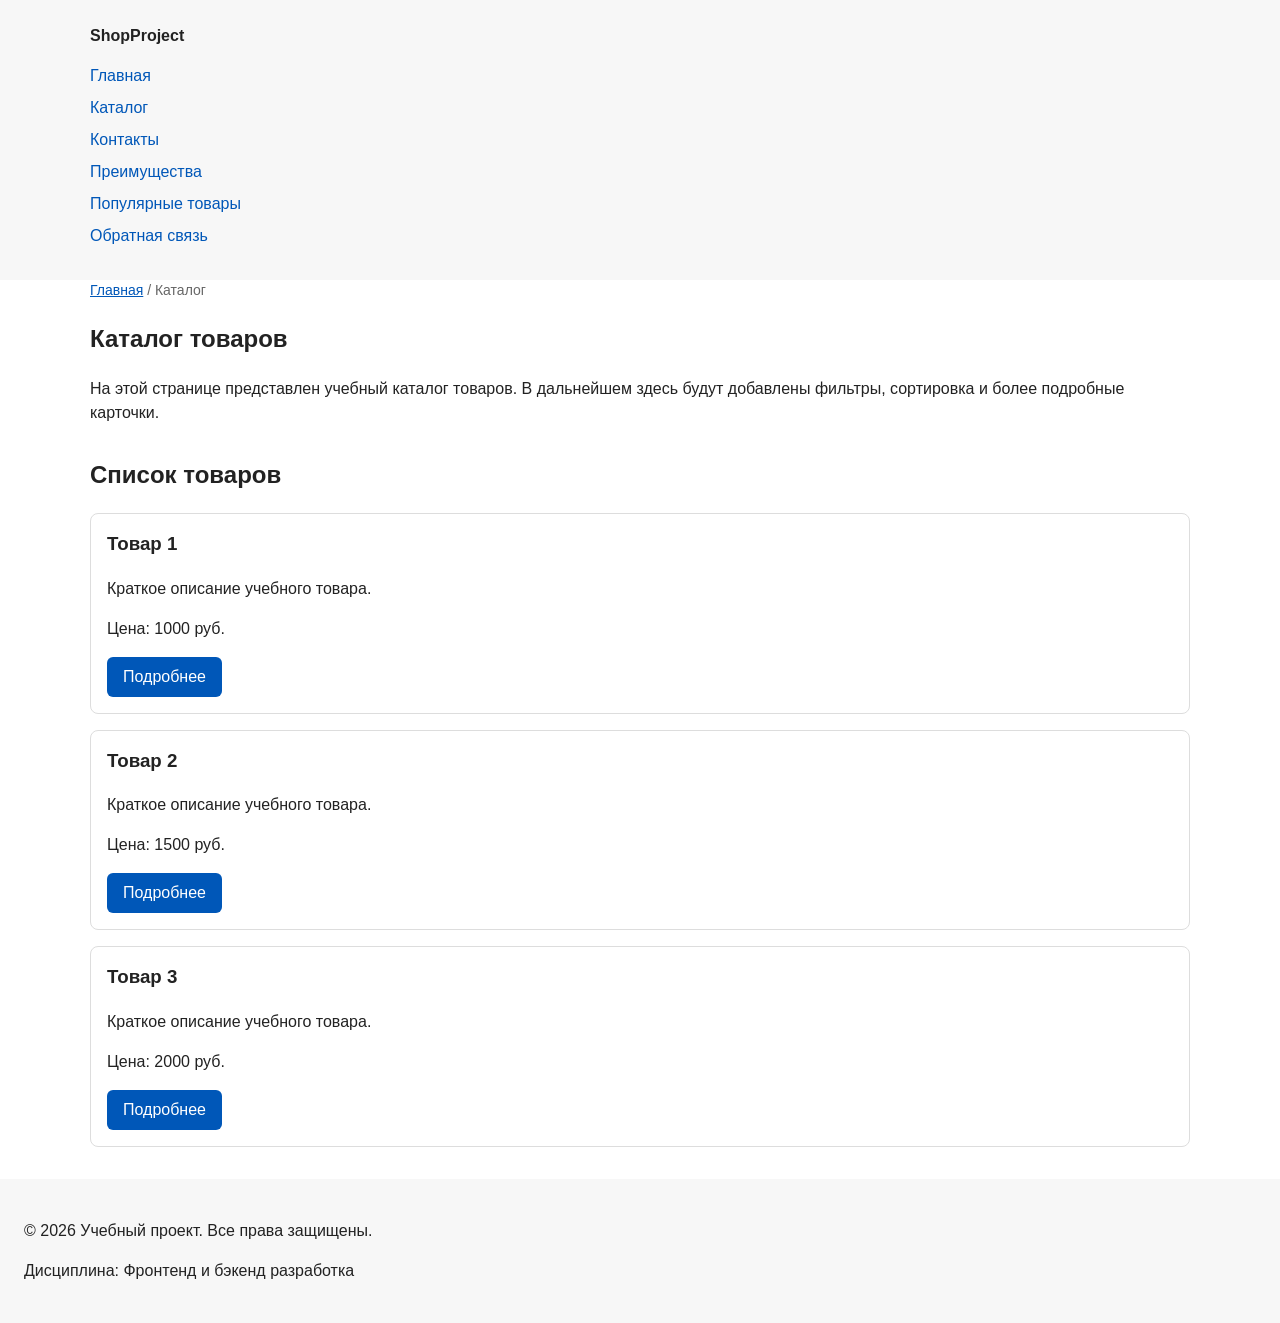
==== catalog.html @ d63e7772 "feat: add multi-page structure navigation and anchors" ====
<!DOCTYPE html>
<html lang="ru">
<head>
  <meta charset="UTF-8">
  <meta name="viewport" content="width=device-width, initial-scale=1.0">
  <meta name="description" content="Каталог товаров учебного интернет-магазина.">
  <title>Каталог товаров — Учебный интернет-магазин</title>
  <link rel="stylesheet" href="css/style.css">
</head>
<body>
  <header>
    <div class="site-header">
      <a class="site-logo" href="index.html">ShopProject</a>

      <nav class="site-nav" aria-label="Основная навигация">
        <ul class="site-nav__list">
          <li><a href="index.html">Главная</a></li>
          <li><a href="catalog.html">Каталог</a></li>
          <li><a href="contacts.html">Контакты</a></li>
          <li><a href="index.html#advantages">Преимущества</a></li>
          <li><a href="index.html#popular">Популярные товары</a></li>
          <li><a href="index.html#contacts">Обратная связь</a></li>
        </ul>
      </nav>
    </div>
  </header>

  <main>
    <nav class="breadcrumbs" aria-label="Хлебные крошки">
      <a href="index.html">Главная</a>
      <span>Каталог</span>
    </nav>

    <section class="section">
      <h1>Каталог товаров</h1>
      <p>
        На этой странице представлен учебный каталог товаров.
        В дальнейшем здесь будут добавлены фильтры, сортировка и более
        подробные карточки.
      </p>
    </section>

    <section class="section">
      <h2>Список товаров</h2>

      <article class="product-card">
        <h3>Товар 1</h3>
        <p>Краткое описание учебного товара.</p>
        <p>Цена: 1000 руб.</p>
        <a class="button" href="index.html#popular">Подробнее</a>
      </article>

      <article class="product-card">
        <h3>Товар 2</h3>
        <p>Краткое описание учебного товара.</p>
        <p>Цена: 1500 руб.</p>
        <a class="button" href="index.html#popular">Подробнее</a>
      </article>

      <article class="product-card">
        <h3>Товар 3</h3>
        <p>Краткое описание учебного товара.</p>
        <p>Цена: 2000 руб.</p>
        <a class="button" href="index.html#popular">Подробнее</a>
      </article>
    </section>
  </main>

  <footer>
    <p>&copy; 2026 Учебный проект. Все права защищены.</p>
    <p>Дисциплина: Фронтенд и бэкенд разработка</p>
  </footer>
</body>
</html>
---- css/style.css ----
/* ==========================================
   1. Переменные проекта
   ========================================== */
:root {
  /* Основные цвета проекта */
  --color-bg: #ffffff;
  --color-text: #222222;
  --color-muted: #666666;
  --color-primary: #0057b8;
  --color-primary-dark: #003f86;
  --color-border: #dddddd;
  --color-surface: #f7f7f7;
  --color-surface-accent: #eef5ff;
  --color-danger: #b00020;
  --color-success: #168a2f;
  --color-success-bg: #eefaf0;
  --color-white: #ffffff;

  /* Отступы */
  --space-xs: 4px;
  --space-sm: 8px;
  --space-md: 16px;
  --space-lg: 24px;
  --space-xl: 32px;

  /* Скругления */
  --radius-sm: 6px;
  --radius-md: 8px;
  --radius-lg: 12px;

  /* Размеры */
  --container-width: 1100px;
}

/* ==========================================
   2. Базовые стили
   ========================================== */
* {
  box-sizing: border-box;
}

html {
  scroll-behavior: smooth;
}


body {
  margin: 0;
  font-family: Arial, sans-serif;
  line-height: 1.5;
  color: var(--color-text);
  background-color: var(--color-bg);
}

/* ==========================================
   3. Общие элементы интерфейса
   ========================================== */

a {
  color: var(--color-primary);
}

a:hover {
  color: var(--color-primary-dark);
}

a:focus-visible {
  outline: 2px solid var(--color-primary);
  outline-offset: 3px;
}

.button {
  display: inline-block;
  padding: var(--space-sm) var(--space-md);
  color: var(--color-white);
  background-color: var(--color-primary);
  text-decoration: none;
  border: none;
  border-radius: var(--radius-sm);
  cursor: pointer;
  font: inherit;
}

.button:hover {
  background-color: var(--color-primary-dark);
}

.button:focus-visible {
  outline: 2px solid var(--color-primary);
  outline-offset: 3px;
}

.button:disabled {
  opacity: 0.6;
  cursor: not-allowed;
}

:target {
  outline: 2px dashed var(--color-primary);
  outline-offset: 4px;
}


/* ==========================================
   4. Компоненты страницы
   ========================================== */

header,
footer {
  padding: var(--space-lg);
  background-color: var(--color-surface);
}

.site-header {
  max-width: var(--container-width);
  margin: 0 auto;
}

.site-logo {
  font-weight: bold;
  text-decoration: none;
  color: var(--color-text);
}

.site-nav__list {
  padding: 0;
  margin: var(--space-md) 0 0;
  list-style: none;
}

.site-nav__list li {
  margin-bottom: var(--space-sm);
}

.site-nav__list a {
  color: var(--color-primary);
  text-decoration: none;
}

.site-nav__list a:hover {
  text-decoration: underline;
}

.hero {
  max-width: var(--container-width);
  margin: 0 auto var(--space-xl);
  padding: var(--space-xl) var(--space-lg);
  background-color: var(--color-surface-accent);
  border-radius: var(--radius-lg);
}

.section {
  max-width: var(--container-width);
  margin: 0 auto var(--space-xl);
}

.section h2 {
  margin-top: 0;
}

.product-card {
  margin-bottom: var(--space-md);
  padding: var(--space-md);
  border: 1px solid var(--color-border);
  border-radius: var(--radius-md);
  background-color: var(--color-bg);
  transition: border-color 0.2s ease;
}

.product-card:hover {
  border-color: var(--color-primary);
}

.product-card h3 {
  margin-top: 0;
}

.aside-info {
  max-width: var(--container-width);
  margin: 0 auto var(--space-xl);
  padding: var(--space-md);
  border-left: 4px solid var(--color-primary);
  background-color: var(--color-surface);
}

.breadcrumbs {
  max-width: var(--container-width);
  margin: 0 auto var(--space-md);
  font-size: 14px;
  color: var(--color-muted);
}

.breadcrumbs a {
  color: var(--color-primary);
}

.breadcrumbs span::before {
  content: " / ";
  color: var(--color-muted);
}


/* ==========================================
   5. Форма и модальное окно
   ========================================== */

.order-dialog {
  width: min(100% - 32px, 560px);
  padding: var(--space-lg);
  border: none;
  border-radius: var(--radius-lg);
}

.order-dialog::backdrop {
  background-color: rgba(0, 0, 0, 0.5);
}

.form-field {
  margin-bottom: var(--space-md);
}

.form-field label {
  display: block;
  margin-bottom: var(--space-xs);
}

.form-field input,
.form-field select,
.form-field textarea {
  width: 100%;
  padding: 10px 12px;
  border: 1px solid var(--color-border);
  border-radius: var(--radius-sm);
  font: inherit;
}

.form-field input[type="checkbox"] {
  width: auto;
}

.form-field small {
  display: block;
  margin-top: var(--space-xs);
  color: var(--color-muted);
}

.form-field input:hover,
.form-field select:hover,
.form-field textarea:hover {
  border-color: var(--color-primary);
}

.form-field input:focus-visible,
.form-field select:focus-visible,
.form-field textarea:focus-visible,
.form-actions button:focus-visible {
  outline: 2px solid var(--color-primary);
  outline-offset: 3px;
}

[aria-invalid="true"] {
  border-color: var(--color-danger);
}

.form-actions {
  display: flex;
  gap: 12px;
  margin-top: var(--space-lg);
}

.success-message {
  max-width: var(--container-width);
  margin: var(--space-lg) auto;
  padding: var(--space-md);
  border-left: 4px solid var(--color-success);
  background-color: var(--color-success-bg);
}
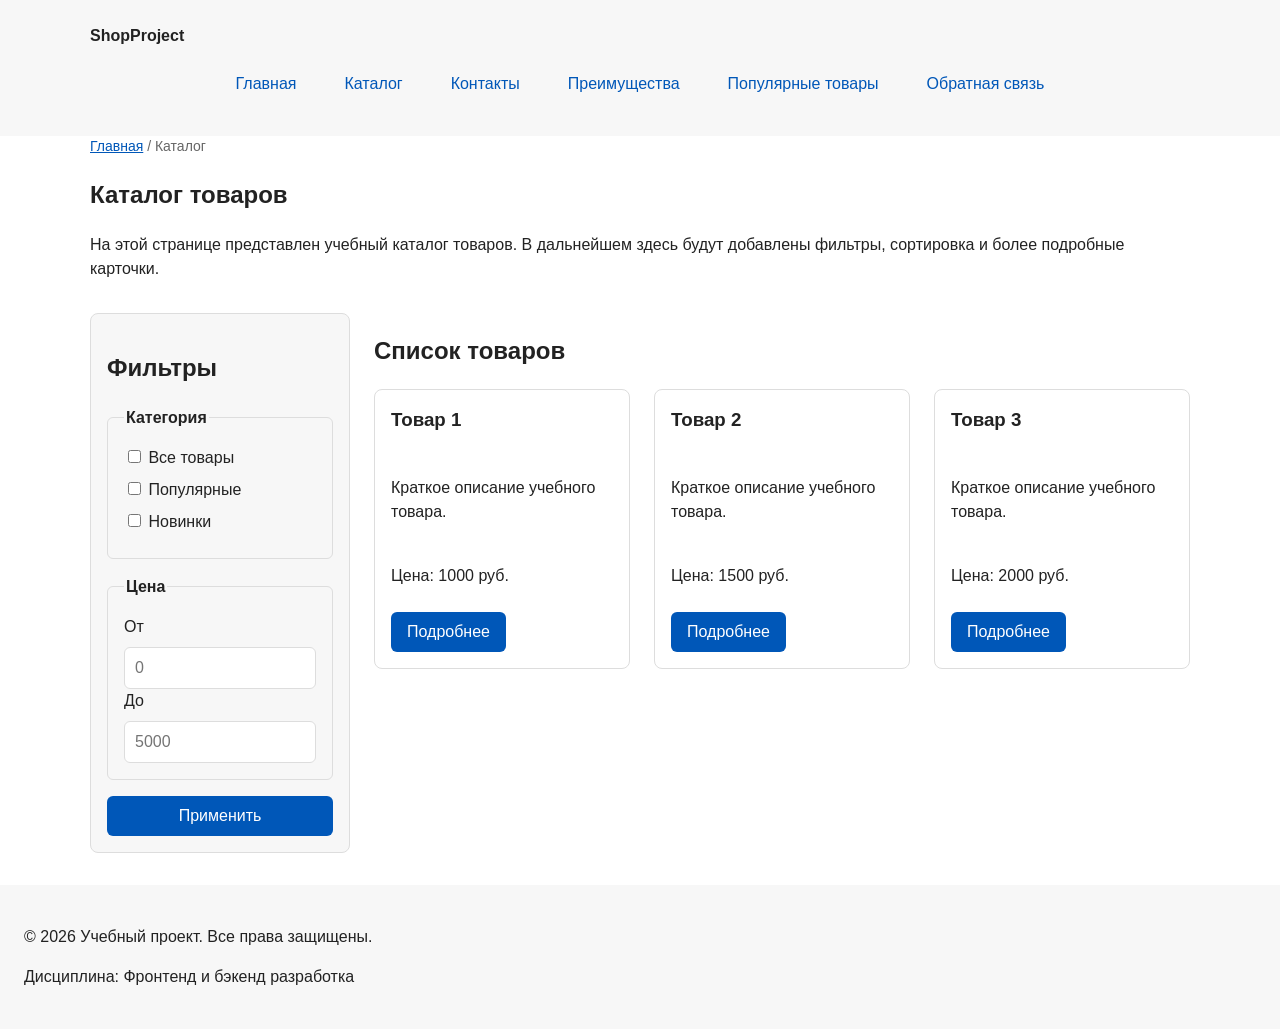
==== commit 208bb977: "feat: add flex navigation and grid catalog layout" ====
--- a/catalog.html
+++ b/catalog.html
@@ -39,10 +39,49 @@
         подробные карточки.
       </p>
     </section>
+    
+    <section class="catalog-layout">
+  <aside class="catalog-filters">
+    <h2>Фильтры</h2>
 
-    <section class="section">
-      <h2>Список товаров</h2>
+    <form class="filters-form" action="#" method="get">
+      <fieldset>
+        <legend>Категория</legend>
 
+        <label>
+          <input type="checkbox" name="category" value="all">
+          Все товары
+        </label>
+
+        <label>
+          <input type="checkbox" name="category" value="popular">
+          Популярные
+        </label>
+
+        <label>
+          <input type="checkbox" name="category" value="new">
+          Новинки
+        </label>
+      </fieldset>
+
+      <fieldset>
+        <legend>Цена</legend>
+
+        <label for="price-from">От</label>
+        <input id="price-from" name="price-from" type="number" min="0" placeholder="0">
+
+        <label for="price-to">До</label>
+        <input id="price-to" name="price-to" type="number" min="0" placeholder="5000">
+      </fieldset>
+
+      <button class="button" type="submit">Применить</button>
+    </form>
+  </aside>
+
+  <section class="catalog-products">
+    <h2>Список товаров</h2>
+
+    <div class="products-grid">
       <article class="product-card">
         <h3>Товар 1</h3>
         <p>Краткое описание учебного товара.</p>
@@ -63,7 +102,10 @@
         <p>Цена: 2000 руб.</p>
         <a class="button" href="index.html#popular">Подробнее</a>
       </article>
-    </section>
+    </div>
+  </section>
+</section>
+
   </main>
 
   <footer>
@@ -71,4 +113,4 @@
     <p>Дисциплина: Фронтенд и бэкенд разработка</p>
   </footer>
 </body>
-</html>
+</html>
--- a/css/style.css
+++ b/css/style.css
@@ -123,23 +123,34 @@
 }
 
 .site-nav__list {
+  display: flex;
+  flex-wrap: wrap;
+  justify-content: center;
+  align-items: center;
+  gap: var(--space-md);
   padding: 0;
   margin: var(--space-md) 0 0;
   list-style: none;
 }
 
+
 .site-nav__list li {
   margin-bottom: var(--space-sm);
 }
 
 .site-nav__list a {
+  display: inline-block;
+  padding: var(--space-sm) var(--space-md);
   color: var(--color-primary);
   text-decoration: none;
+  border-radius: var(--radius-sm);
 }
 
 .site-nav__list a:hover {
-  text-decoration: underline;
-}
+  color: var(--color-white);
+  background-color: var(--color-primary);
+}
+
 
 .hero {
   max-width: var(--container-width);
@@ -159,13 +170,21 @@
 }
 
 .product-card {
-  margin-bottom: var(--space-md);
+  display: flex;
+  flex-direction: column;
+  gap: var(--space-sm);
+  margin-bottom: 0;
   padding: var(--space-md);
   border: 1px solid var(--color-border);
   border-radius: var(--radius-md);
   background-color: var(--color-bg);
-  transition: border-color 0.2s ease;
-}
+}
+
+.product-card .button {
+  margin-top: auto;
+  align-self: flex-start;
+}
+
 
 .product-card:hover {
   border-color: var(--color-primary);
@@ -197,6 +216,62 @@
 .breadcrumbs span::before {
   content: " / ";
   color: var(--color-muted);
+}
+
+.products-grid {
+  display: grid;
+  grid-template-columns: repeat(3, 1fr);
+  gap: var(--space-lg);
+}
+
+.catalog-layout {
+  max-width: var(--container-width);
+  margin: 0 auto var(--space-xl);
+  display: grid;
+  grid-template-columns: 260px 1fr;
+  grid-template-areas: "filters products";
+  gap: var(--space-lg);
+}
+
+.catalog-filters {
+  grid-area: filters;
+  padding: var(--space-md);
+  border: 1px solid var(--color-border);
+  border-radius: var(--radius-md);
+  background-color: var(--color-surface);
+}
+
+.catalog-products {
+  grid-area: products;
+}
+
+.filters-form {
+  display: grid;
+  gap: var(--space-md);
+}
+
+.filters-form fieldset {
+  margin: 0;
+  padding: var(--space-md);
+  border: 1px solid var(--color-border);
+  border-radius: var(--radius-sm);
+}
+
+.filters-form legend {
+  font-weight: 700;
+}
+
+.filters-form label {
+  display: block;
+  margin-bottom: var(--space-sm);
+}
+
+.filters-form input[type="number"] {
+  width: 100%;
+  padding: 8px 10px;
+  border: 1px solid var(--color-border);
+  border-radius: var(--radius-sm);
+  font: inherit;
 }
 
 
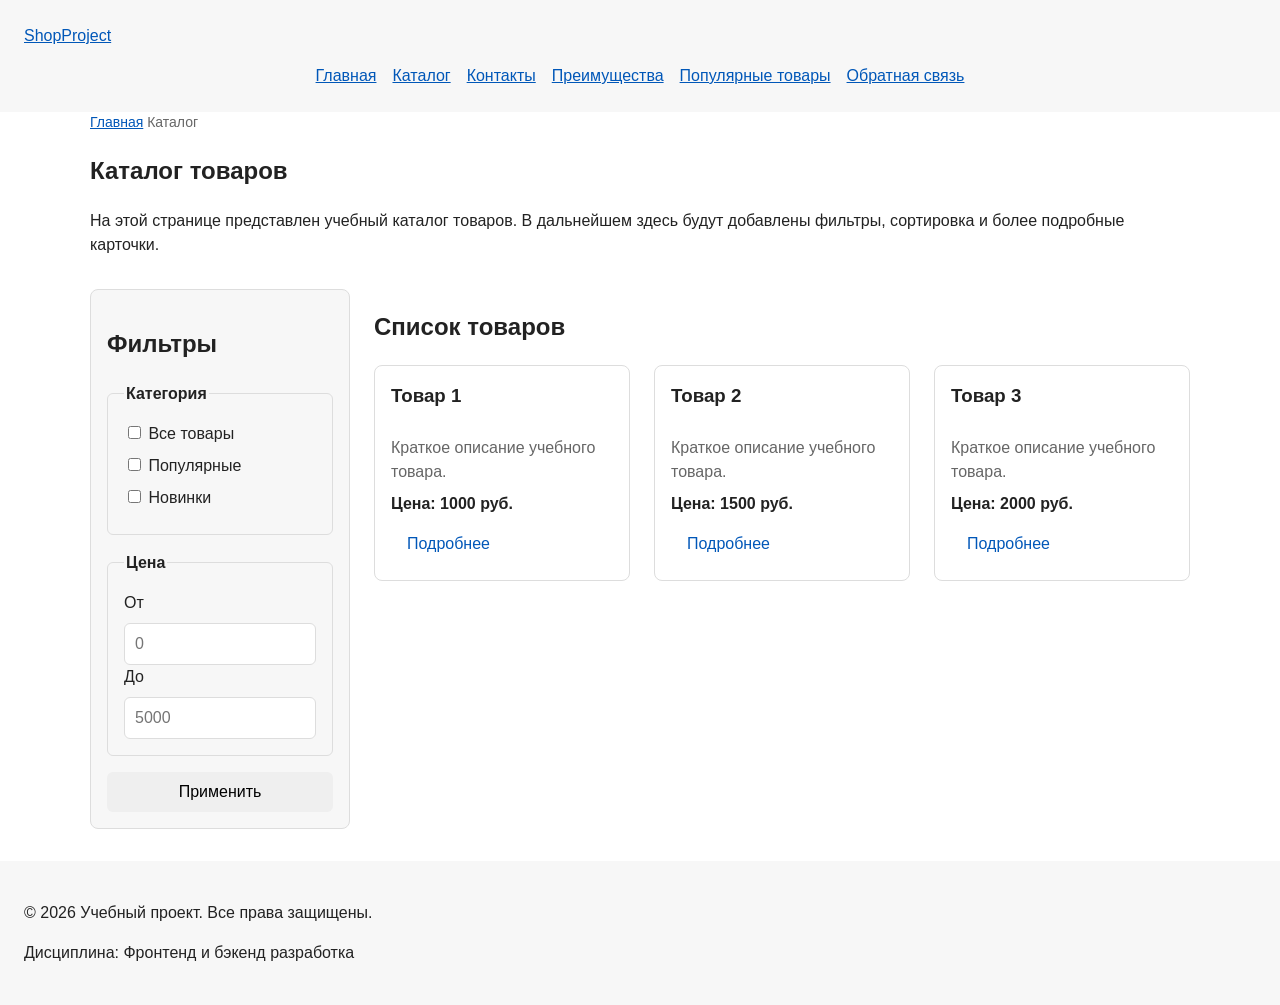
==== commit 4e5044de: "refactor: apply BEM naming to CSS classes" ====
--- a/catalog.html
+++ b/catalog.html
@@ -83,23 +83,23 @@
 
     <div class="products-grid">
       <article class="product-card">
-        <h3>Товар 1</h3>
-        <p>Краткое описание учебного товара.</p>
-        <p>Цена: 1000 руб.</p>
+        <h3 class="product-card__title">Товар 1</h3>
+        <p class="product-card__description">Краткое описание учебного товара.</p>
+        <p class="product-card__price">Цена: 1000 руб.</p>
         <a class="button" href="index.html#popular">Подробнее</a>
       </article>
 
       <article class="product-card">
-        <h3>Товар 2</h3>
-        <p>Краткое описание учебного товара.</p>
-        <p>Цена: 1500 руб.</p>
+        <h3 class="product-card__title">Товар 2</h3>
+        <p class="product-card__description">Краткое описание учебного товара.</p>
+        <p class="product-card__price">Цена: 1500 руб.</p>
         <a class="button" href="index.html#popular">Подробнее</a>
       </article>
 
       <article class="product-card">
-        <h3>Товар 3</h3>
-        <p>Краткое описание учебного товара.</p>
-        <p>Цена: 2000 руб.</p>
+        <h3 class="product-card__title">Товар 3</h3>
+        <p class="product-card__description">Краткое описание учебного товара.</p>
+        <p class="product-card__price">Цена: 2000 руб.</p>
         <a class="button" href="index.html#popular">Подробнее</a>
       </article>
     </div>
--- a/css/style.css
+++ b/css/style.css
@@ -72,17 +72,31 @@
 .button {
   display: inline-block;
   padding: var(--space-sm) var(--space-md);
+  border: none;
+  border-radius: var(--radius-sm);
+  font: inherit;
+  text-decoration: none;
+  cursor: pointer;
+}
+
+.button--primary {
   color: var(--color-white);
   background-color: var(--color-primary);
-  text-decoration: none;
-  border: none;
-  border-radius: var(--radius-sm);
-  cursor: pointer;
-  font: inherit;
-}
-
-.button:hover {
+}
+
+.button--primary:hover {
   background-color: var(--color-primary-dark);
+}
+
+.button--secondary {
+  color: var(--color-primary);
+  background-color: transparent;
+  border: 1px solid var(--color-primary);
+}
+
+.button--secondary:hover {
+  color: var(--color-white);
+  background-color: var(--color-primary);
 }
 
 .button:focus-visible {
@@ -90,7 +104,8 @@
   outline-offset: 3px;
 }
 
-.button:disabled {
+.button:disabled,
+.button--disabled {
   opacity: 0.6;
   cursor: not-allowed;
 }
@@ -112,14 +127,19 @@
 }
 
 .site-header {
+  background-color: var(--color-surface);
+}
+
+.site-header__inner {
   max-width: var(--container-width);
   margin: 0 auto;
-}
-
-.site-logo {
-  font-weight: bold;
+  padding: var(--space-lg);
+}
+
+.site-header__logo {
+  font-weight: 700;
+  color: var(--color-text);
   text-decoration: none;
-  color: var(--color-text);
 }
 
 .site-nav__list {
@@ -133,12 +153,7 @@
   list-style: none;
 }
 
-
-.site-nav__list li {
-  margin-bottom: var(--space-sm);
-}
-
-.site-nav__list a {
+.site-nav__link {
   display: inline-block;
   padding: var(--space-sm) var(--space-md);
   color: var(--color-primary);
@@ -146,7 +161,17 @@
   border-radius: var(--radius-sm);
 }
 
-.site-nav__list a:hover {
+.site-nav__link:hover {
+  color: var(--color-white);
+  background-color: var(--color-primary);
+}
+
+.site-nav__link:focus-visible {
+  outline: 2px solid var(--color-primary);
+  outline-offset: 3px;
+}
+
+.site-nav__link--active {
   color: var(--color-white);
   background-color: var(--color-primary);
 }
@@ -180,19 +205,30 @@
   background-color: var(--color-bg);
 }
 
-.product-card .button {
+.product-card:hover {
+  border-color: var(--color-primary);
+}
+
+.product-card__title {
+  margin-top: 0;
+  color: var(--color-text);
+}
+
+.product-card__description {
+  margin: 0;
+  color: var(--color-muted);
+}
+
+.product-card__price {
+  margin: 0;
+  font-weight: 700;
+}
+
+.product-card__button {
   margin-top: auto;
   align-self: flex-start;
 }
 
-
-.product-card:hover {
-  border-color: var(--color-primary);
-}
-
-.product-card h3 {
-  margin-top: 0;
-}
 
 .aside-info {
   max-width: var(--container-width);
@@ -209,11 +245,11 @@
   color: var(--color-muted);
 }
 
-.breadcrumbs a {
+.breadcrumbs__link {
   color: var(--color-primary);
 }
 
-.breadcrumbs span::before {
+.breadcrumbs__current::before {
   content: " / ";
   color: var(--color-muted);
 }
@@ -279,6 +315,7 @@
    5. Форма и модальное окно
    ========================================== */
 
+
 .order-dialog {
   width: min(100% - 32px, 560px);
   padding: var(--space-lg);
@@ -290,18 +327,22 @@
   background-color: rgba(0, 0, 0, 0.5);
 }
 
-.form-field {
+.order-dialog__title {
+  margin-top: 0;
+}
+
+.order-form__field {
   margin-bottom: var(--space-md);
 }
 
-.form-field label {
+.order-form__label {
   display: block;
   margin-bottom: var(--space-xs);
 }
 
-.form-field input,
-.form-field select,
-.form-field textarea {
+.order-form__input,
+.order-form__select,
+.order-form__textarea {
   width: 100%;
   padding: 10px 12px;
   border: 1px solid var(--color-border);
@@ -309,26 +350,26 @@
   font: inherit;
 }
 
-.form-field input[type="checkbox"] {
+.order-form__input[type="checkbox"] {
   width: auto;
 }
 
-.form-field small {
+.order-form__field small {
   display: block;
   margin-top: var(--space-xs);
   color: var(--color-muted);
 }
 
-.form-field input:hover,
-.form-field select:hover,
-.form-field textarea:hover {
+.order-form__input:hover,
+.order-form__select:hover,
+.order-form__textarea:hover {
   border-color: var(--color-primary);
 }
 
-.form-field input:focus-visible,
-.form-field select:focus-visible,
-.form-field textarea:focus-visible,
-.form-actions button:focus-visible {
+.order-form__input:focus-visible,
+.order-form__select:focus-visible,
+.order-form__textarea:focus-visible,
+.order-form__actions button:focus-visible {
   outline: 2px solid var(--color-primary);
   outline-offset: 3px;
 }
@@ -337,9 +378,9 @@
   border-color: var(--color-danger);
 }
 
-.form-actions {
+.order-form__actions {
   display: flex;
-  gap: 12px;
+  gap: var(--space-md);
   margin-top: var(--space-lg);
 }
 
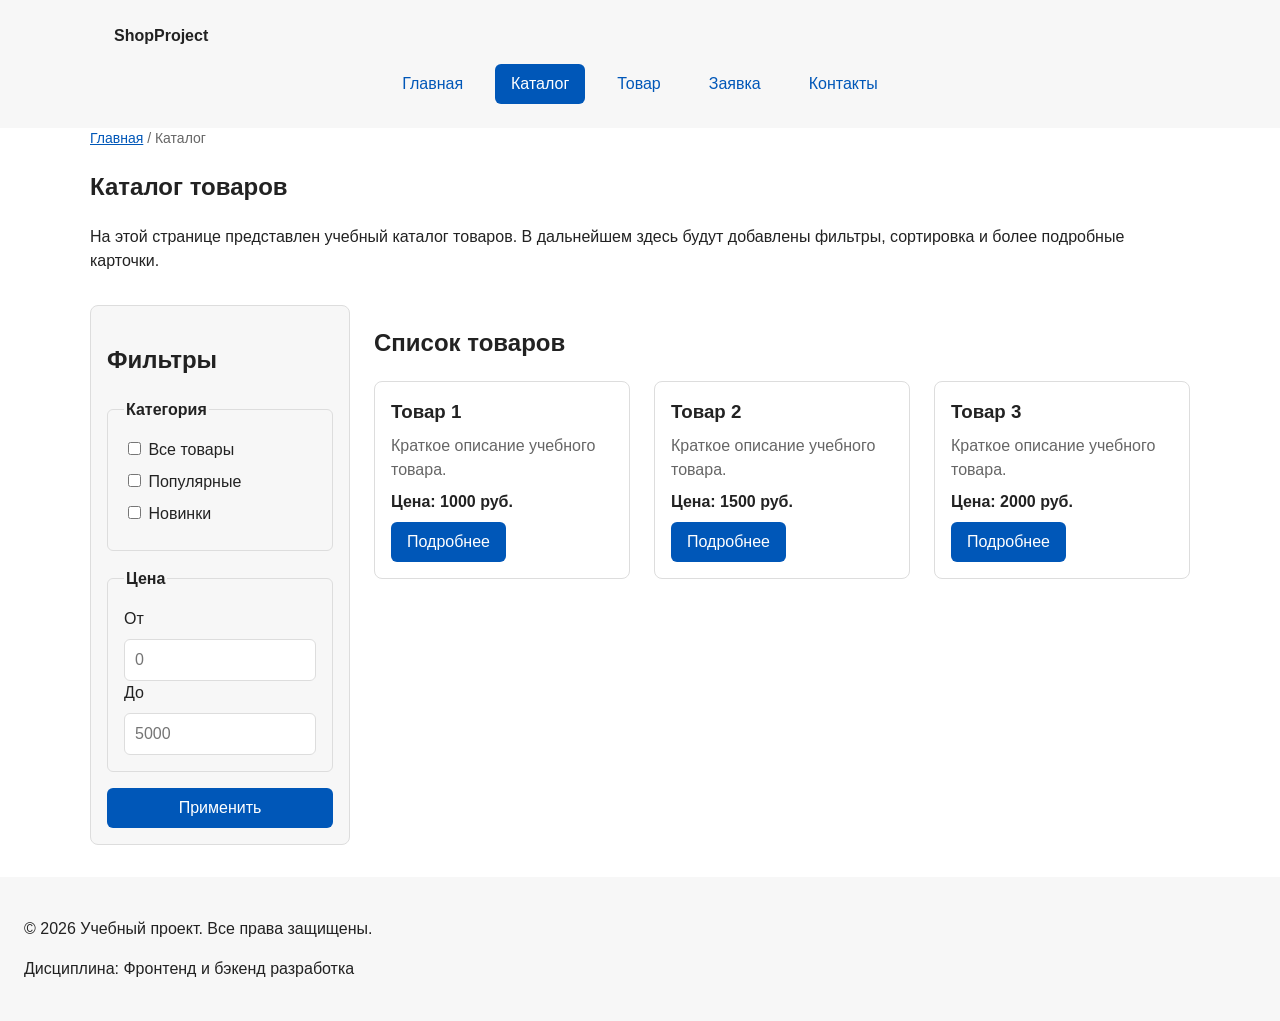
==== commit 2d8fac97: "fix: prepare HTML CSS project for submission" ====
--- a/catalog.html
+++ b/catalog.html
@@ -8,27 +8,36 @@
   <link rel="stylesheet" href="css/style.css">
 </head>
 <body>
-  <header>
-    <div class="site-header">
-      <a class="site-logo" href="index.html">ShopProject</a>
-
-      <nav class="site-nav" aria-label="Основная навигация">
-        <ul class="site-nav__list">
-          <li><a href="index.html">Главная</a></li>
-          <li><a href="catalog.html">Каталог</a></li>
-          <li><a href="contacts.html">Контакты</a></li>
-          <li><a href="index.html#advantages">Преимущества</a></li>
-          <li><a href="index.html#popular">Популярные товары</a></li>
-          <li><a href="index.html#contacts">Обратная связь</a></li>
-        </ul>
-      </nav>
-    </div>
+  <header class="site-header">
+      <div class="site-header__inner">
+          <a class="site-header__logo" href="index.html">ShopProject</a>
+          <nav class="site-nav" aria-label="Основная навигация">
+              <ul class="site-nav__list">
+                  <li class="site-nav__item">
+                      <a class="site-nav__link" href="index.html">Главная</a>
+                  </li>
+                  <li class="site-nav__item">
+                      <a class="site-nav__link site-nav__link--active" href="catalog.html">Каталог</a>
+                  </li>
+                  <li class="site-nav__item">
+                      <a class="site-nav__link" href="product.html">Товар</a>
+                  </li>
+                  <li class="site-nav__item">
+                      <a class="site-nav__link" href="order.html">Заявка</a>
+                  </li>
+                  <li class="site-nav__item">
+                      <a class="site-nav__link" href="contacts.html">Контакты</a>
+                  </li>
+              </ul>
+          </nav>
+      </div>
   </header>
 
   <main>
+    <!-- Исправленные хлебные крошки (БЭМ) -->
     <nav class="breadcrumbs" aria-label="Хлебные крошки">
-      <a href="index.html">Главная</a>
-      <span>Каталог</span>
+      <a class="breadcrumbs__link" href="index.html">Главная</a>
+      <span class="breadcrumbs__current">Каталог</span>
     </nav>
 
     <section class="section">
@@ -41,71 +50,68 @@
     </section>
     
     <section class="catalog-layout">
-  <aside class="catalog-filters">
-    <h2>Фильтры</h2>
+      <aside class="catalog-filters">
+        <h2>Фильтры</h2>
 
-    <form class="filters-form" action="#" method="get">
-      <fieldset>
-        <legend>Категория</legend>
+        <form class="filters-form" action="#" method="get">
+          <fieldset>
+            <legend>Категория</legend>
+            <label>
+              <input type="checkbox" name="category" value="all">
+              Все товары
+            </label>
+            <label>
+              <input type="checkbox" name="category" value="popular">
+              Популярные
+            </label>
+            <label>
+              <input type="checkbox" name="category" value="new">
+              Новинки
+            </label>
+          </fieldset>
 
-        <label>
-          <input type="checkbox" name="category" value="all">
-          Все товары
-        </label>
+          <fieldset>
+            <legend>Цена</legend>
+            <label for="price-from">От</label>
+            <input id="price-from" name="price-from" type="number" min="0" placeholder="0">
+            <label for="price-to">До</label>
+            <input id="price-to" name="price-to" type="number" min="0" placeholder="5000">
+          </fieldset>
 
-        <label>
-          <input type="checkbox" name="category" value="popular">
-          Популярные
-        </label>
+          <!-- Модификатор для кнопки -->
+          <button class="button button--primary" type="submit">Применить</button>
+        </form>
+      </aside>
 
-        <label>
-          <input type="checkbox" name="category" value="new">
-          Новинки
-        </label>
-      </fieldset>
+      <section class="catalog-products">
+        <h2>Список товаров</h2>
 
-      <fieldset>
-        <legend>Цена</legend>
+        <div class="products-grid">
+          <!-- Исправленные карточки (БЭМ) -->
+          <article class="product-card">
+            <h3 class="product-card__title">Товар 1</h3>
+            <p class="product-card__description">Краткое описание учебного товара.</p>
+            <p class="product-card__price">Цена: 1000 руб.</p>
+            <!-- Ссылка теперь ведет на product.html -->
+            <a class="button button--primary product-card__button" href="product.html">Подробнее</a>
+          </article>
 
-        <label for="price-from">От</label>
-        <input id="price-from" name="price-from" type="number" min="0" placeholder="0">
+          <article class="product-card">
+            <h3 class="product-card__title">Товар 2</h3>
+            <p class="product-card__description">Краткое описание учебного товара.</p>
+            <p class="product-card__price">Цена: 1500 руб.</p>
+            <a class="button button--primary product-card__button" href="product.html">Подробнее</a>
+          </article>
 
-        <label for="price-to">До</label>
-        <input id="price-to" name="price-to" type="number" min="0" placeholder="5000">
-      </fieldset>
-
-      <button class="button" type="submit">Применить</button>
-    </form>
-  </aside>
-
-  <section class="catalog-products">
-    <h2>Список товаров</h2>
-
-    <div class="products-grid">
-      <article class="product-card">
-        <h3 class="product-card__title">Товар 1</h3>
-        <p class="product-card__description">Краткое описание учебного товара.</p>
-        <p class="product-card__price">Цена: 1000 руб.</p>
-        <a class="button" href="index.html#popular">Подробнее</a>
-      </article>
-
-      <article class="product-card">
-        <h3 class="product-card__title">Товар 2</h3>
-        <p class="product-card__description">Краткое описание учебного товара.</p>
-        <p class="product-card__price">Цена: 1500 руб.</p>
-        <a class="button" href="index.html#popular">Подробнее</a>
-      </article>
-
-      <article class="product-card">
-        <h3 class="product-card__title">Товар 3</h3>
-        <p class="product-card__description">Краткое описание учебного товара.</p>
-        <p class="product-card__price">Цена: 2000 руб.</p>
-        <a class="button" href="index.html#popular">Подробнее</a>
-      </article>
-    </div>
-  </section>
-</section>
-
+          <article class="product-card">
+            <h3 class="product-card__title">Товар 3</h3>
+            <p class="product-card__description">Краткое описание учебного товара.</p>
+            <p class="product-card__price">Цена: 2000 руб.</p>
+            <a class="button button--primary product-card__button" href="product.html">Подробнее</a>
+          </article>
+        </div>
+      </section>
+    </section>
   </main>
 
   <footer>
--- a/css/style.css
+++ b/css/style.css
@@ -2,7 +2,6 @@
    1. Переменные проекта
    ========================================== */
 :root {
-  /* Основные цвета проекта */
   --color-bg: #ffffff;
   --color-text: #222222;
   --color-muted: #666666;
@@ -16,19 +15,16 @@
   --color-success-bg: #eefaf0;
   --color-white: #ffffff;
 
-  /* Отступы */
   --space-xs: 4px;
   --space-sm: 8px;
   --space-md: 16px;
   --space-lg: 24px;
   --space-xl: 32px;
 
-  /* Скругления */
   --radius-sm: 6px;
   --radius-md: 8px;
   --radius-lg: 12px;
 
-  /* Размеры */
   --container-width: 1100px;
 }
 
@@ -42,7 +38,6 @@
 html {
   scroll-behavior: smooth;
 }
-
 
 body {
   margin: 0;
@@ -69,6 +64,7 @@
   outline-offset: 3px;
 }
 
+/* --- Кнопки --- */
 .button {
   display: inline-block;
   padding: var(--space-sm) var(--space-md);
@@ -115,17 +111,16 @@
   outline-offset: 4px;
 }
 
-
 /* ==========================================
    4. Компоненты страницы
    ========================================== */
 
-header,
 footer {
   padding: var(--space-lg);
   background-color: var(--color-surface);
 }
 
+/* --- Шапка сайта --- */
 .site-header {
   background-color: var(--color-surface);
 }
@@ -176,7 +171,7 @@
   background-color: var(--color-primary);
 }
 
-
+/* --- Hero и Секции --- */
 .hero {
   max-width: var(--container-width);
   margin: 0 auto var(--space-xl);
@@ -194,15 +189,22 @@
   margin-top: 0;
 }
 
+/* --- Карточки товаров --- */
+.products-grid {
+  display: grid;
+  grid-template-columns: repeat(3, 1fr);
+  gap: var(--space-lg);
+}
+
 .product-card {
   display: flex;
   flex-direction: column;
   gap: var(--space-sm);
-  margin-bottom: 0;
   padding: var(--space-md);
   border: 1px solid var(--color-border);
   border-radius: var(--radius-md);
   background-color: var(--color-bg);
+  position: relative; /* Для бейджа */
 }
 
 .product-card:hover {
@@ -210,7 +212,7 @@
 }
 
 .product-card__title {
-  margin-top: 0;
+  margin: 0;
   color: var(--color-text);
 }
 
@@ -229,7 +231,7 @@
   align-self: flex-start;
 }
 
-
+/* --- Блок Aside --- */
 .aside-info {
   max-width: var(--container-width);
   margin: 0 auto var(--space-xl);
@@ -238,6 +240,7 @@
   background-color: var(--color-surface);
 }
 
+/* --- Хлебные крошки --- */
 .breadcrumbs {
   max-width: var(--container-width);
   margin: 0 auto var(--space-md);
@@ -254,12 +257,7 @@
   color: var(--color-muted);
 }
 
-.products-grid {
-  display: grid;
-  grid-template-columns: repeat(3, 1fr);
-  gap: var(--space-lg);
-}
-
+/* --- Каталог --- */
 .catalog-layout {
   max-width: var(--container-width);
   margin: 0 auto var(--space-xl);
@@ -310,11 +308,9 @@
   font: inherit;
 }
 
-
 /* ==========================================
    5. Форма и модальное окно
    ========================================== */
-
 
 .order-dialog {
   width: min(100% - 32px, 560px);
@@ -380,7 +376,7 @@
 
 .order-form__actions {
   display: flex;
-  gap: var(--space-md);
+  gap: 12px;
   margin-top: var(--space-lg);
 }
 
@@ -390,4 +386,29 @@
   padding: var(--space-md);
   border-left: 4px solid var(--color-success);
   background-color: var(--color-success-bg);
+}
+
+/* ==========================================
+   6. Таблица (КР №1)
+   ========================================== */
+.product-table {
+  width: 100%;
+  border-collapse: collapse;
+  margin-top: var(--space-md);
+  margin-bottom: var(--space-lg);
+}
+
+.product-table th, 
+.product-table td {
+  border: 1px solid var(--color-border);
+  padding: var(--space-sm) var(--space-md);
+  text-align: left;
+}
+
+.product-table caption {
+  font-weight: bold;
+  font-size: 18px;
+  margin-bottom: var(--space-sm);
+  text-align: left;
+  color: var(--color-text);
 }
